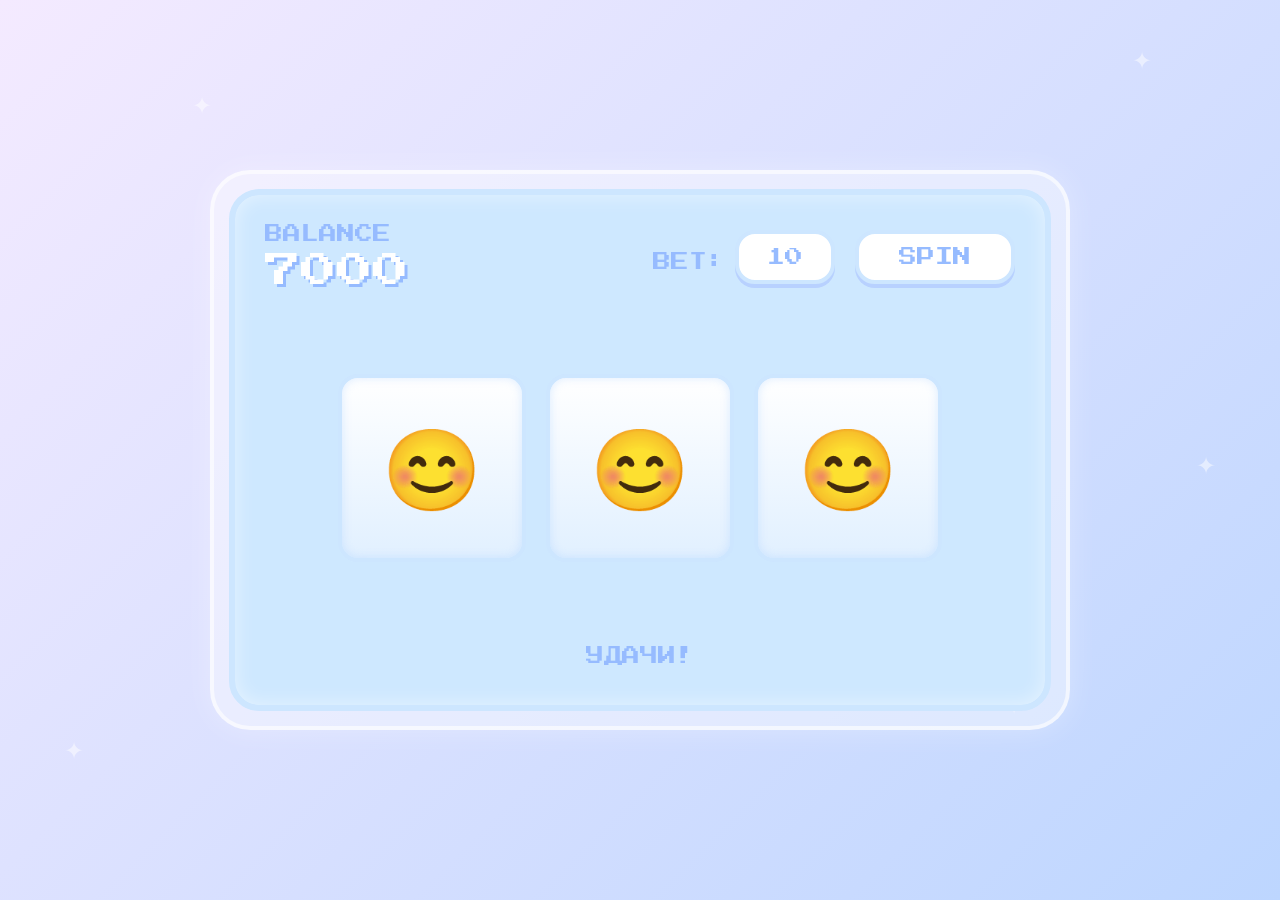
==== index.html @ 25468ea8 "Add files via upload" ====
<!DOCTYPE html>
<html lang="ru">
<head>
    <meta charset="UTF-8">
    <meta name="viewport" content="width=device-width, initial-scale=1.0">
    <title>казик</title>
    <link href="https://fonts.googleapis.com/css2?family=Press+Start+2P&display=swap" rel="stylesheet">
    <link rel="stylesheet" href="begin.css">
</head>
<body>
    <div class="sparkle sp-1">✦</div>
    <div class="sparkle sp-2">✦</div>
    <div class="sparkle sp-3">✦</div>
    <div class="sparkle sp-4">✦</div>
    <div class="sparkle sp-5">✦</div>

    <div class="game-wrapper">
        <div class="game-container">
            <div class="header">
    <div class="balance-info">
        <div class="label">BALANCE</div>
        <div class="balance-display">67</div>
    </div>

    <div class="controls-group">
        <div class="bet-section">
            <span id="bet" class="label">BET:</span>
            <input type="number" id="betInput" class="bet-input" value="10" min="1">
        </div>
        
        <button class="spin-button" onclick="playSpin()">
            SPIN <span class="refresh"></span>
        </button>
    </div>
</div>
 <div class="slots-area">
                <div id="slot1" class="slot-box"><div class="emoji">😊</div></div>
                <div id="slot2" class="slot-box"><div class="emoji">😊</div></div>
                <div id="slot3" class="slot-box"><div class="emoji">😊</div></div>
            </div>

            <div id="message" class="label">УДАЧИ!</div>
</div>

            
        </div>
    </div>

    <script>
        class VisualSlotMachine {
    #balance;
    #symbols = ['🍒', '🍋', '🔔', '💎', '7️⃣'];
    #bet = 10;

    constructor(initialDeposit) {
        this.#balance = initialDeposit;
        this.betInput = document.getElementById('betInput');
        this.balanceDisplay = document.querySelector('.balance-display');
        this.messageDisplay = document.getElementById('message');
        
        // Ссылка на контейнеры-боксы
        this.slotBoxes = [
            document.getElementById('slot1'),
            document.getElementById('slot2'),
            document.getElementById('slot3')
        ];

        this.updateUI();
    }

    updateUI(reels = null, message = "УДАЧИ!") {
        this.messageDisplay.textContent = message;
        this.balanceDisplay.textContent = this.#balance;

        if (reels) {
            reels.forEach((symbol, i) => {
                this.slotBoxes[i].innerHTML = `<div class="emoji">${symbol}</div>`;
            });
        }
    }

    async spin() {
        this.#bet = Number(this.betInput.value);

        if (this.#balance < this.#bet) {
            this.messageDisplay.textContent = "НЕДОСТАТОЧНО СРЕДСТВ!";
            return;
        }

        this.#balance -= this.#bet;
        this.balanceDisplay.textContent = this.#balance;
        this.messageDisplay.textContent = "КРУТИМ...";

        const results = [
            this.#symbols[Math.floor(Math.random() * 5)],
            this.#symbols[Math.floor(Math.random() * 5)],
            this.#symbols[Math.floor(Math.random() * 5)]
        ];

        // Запускаем анимацию для каждого барабана
        const promises = this.slotBoxes.map((box, i) => this.#animateReel(box, i, results[i]));
        
        // Ждем окончания всех анимаций
        await Promise.all(promises);
        
        // Проверяем результат
        this.#checkResult(results);
    }

    #animateReel(box, index, finalSymbol) {
        return new Promise(resolve => {
            const numSymbols = 30; // Длина ленты для крутки
            let stripHtml = '';
            
            // Генерируем "ленту" символов
            for (let i = 0; i < numSymbols; i++) {
                const sym = this.#symbols[Math.floor(Math.random() * 5)];
                stripHtml += `<div class="emoji">${sym}</div>`;
            }
            // Добавляем финальный символ в самый конец ленты
            stripHtml += `<div class="emoji">${finalSymbol}</div>`;
            
            // Создаем элемент ленты
            const reel = document.createElement('div');
            reel.className = 'symbol-reel blur';
            reel.innerHTML = stripHtml;
            
            box.innerHTML = '';
            box.appendChild(reel);

            // Устанавливаем начальную позицию
            reel.style.top = '0px';

            // Запускаем движение (через небольшую задержку для срабатывания transition)
            setTimeout(() => {
                const symbolHeight = 180; // Высота одного слота (из CSS)
                const travelDistance = numSymbols * symbolHeight;
                
                reel.style.transition = `top ${2 + index * 0.5}s cubic-bezier(0.45, 0.05, 0.55, 0.95)`;
                reel.style.top = `-${travelDistance}px`;
            }, 50);

            // Когда анимация закончилась
            setTimeout(() => {
                reel.classList.remove('blur');
                // Заменяем ленту на один статичный финальный символ
                box.innerHTML = `<div class="emoji" style="animation: slotBounce 0.4s ease;">${finalSymbol}</div>`;
                resolve();
            }, 2000 + index * 500);
        });
    }

    #checkResult(result) {
        let winAmount = 0;
        let msg = "ПОПРОБУЙ ЕЩЕ!";

        if (result[0] === result[1] && result[1] === result[2]) {
            winAmount = result[0] === '7️⃣' ? this.#bet * 5 : this.#bet * 3;
            msg = `ДЖЕКПОТ: +${winAmount}!`;
        } else if (result[0] === result[1] || result[1] === result[2] || result[0] === result[2]) {
            winAmount = this.#bet * 1.5;
            msg = `ВЫИГРЫШ: +${winAmount}!`;
        }

        this.#balance += winAmount;
        this.updateUI(null, msg);
    }
}

const game = new VisualSlotMachine(7000);
function playSpin() { game.spin(); }
        
    </script>
</body>
</html>
---- begin.css ----
:root {
    /* Градиент: фиолетовый -> синий */
    --bg-gradient: linear-gradient(135deg, #f4eaff 0%, #bdd6ff 100%);
    --panel-bg: #c5e2ff;
    --border-light: #ffffff;
    --border-blue: #cde6ff;
}

body {
    margin: 0;
    padding: 0;
    height: 100vh;
    display: flex;
    justify-content: center;
    align-items: center;
    background: var(--bg-gradient);
    font-family: 'Press Start 2P', cursive;
    overflow: hidden;
}

/* Стеклянная подложка вокруг игры */
.game-wrapper {
    background: rgba(255, 255, 255, 0.4);
    padding: 15px;
    border-radius: 40px;
    border: 4px solid rgba(255, 255, 255, 0.6);
    box-shadow: 0 0 30px rgba(255, 255, 255, 0.3);
}

.game-container {
    width: 750px;
    height: 450px;
    background: #cee8ff;
    border: 6px solid var(--border-blue);
    border-radius: 30px;
    padding: 30px;
    display: flex;
    flex-direction: column;
    justify-content: space-between;
    position: relative;
    box-shadow: inset 0 0 20px rgba(255,255,255,0.5);
}

/* Шапка */
.header {
    display: flex;
    justify-content: space-between;
    align-items: center;
}

.label {
    color: #96bbff;
    font-size: 18px;
    margin-bottom: 10px;
}

#bet{
    margin-top: +20px;
}

#message{
    margin-left: auto;
    margin-right: auto;
}

.balance-display {
    color: white;
    font-size: 36px;
    text-shadow: 3px 3px 0px #96bbff;
}

/* Кнопка */
.spin-button {
    background: #eef7ff;
    border: 4px solid var(--border-blue);
    border-radius: 15px;
    padding: 15px 25px;
    color: #96bbff;
    font-family: 'Press Start 2P', cursive;
    font-size: 20px;
    cursor: pointer;
    box-shadow: 0 4px 0 #b8d1ff;
    transition: 0.1s;
}

.spin-button:active {
    transform: translateY(4px);
    box-shadow: 0 0px 0 #96bbff;
}

/* Слоты */
.slots-area {
    display: flex;
    justify-content: center;
    gap: 20px;
}

.slot-box {
    width: 180px;
    height: 180px;
    background: linear-gradient(180deg, #ffffff 0%, #e1f0ff 100%);
    border: 4px solid var(--border-blue);
    border-radius: 20px;
    display: flex;
    justify-content: center;
    align-items: center;
    box-shadow: inset 0 0 10px rgba(142, 191, 255, 0.3);

}

.emoji {
    font-size: 80px;
    /* Эффект пикселизации для эмодзи (не во всех браузерах) */
    image-rendering: pixelated; 
}

/* Белые искорки (менее заметные) */
.sparkle {
    position: absolute;
    color: white;
    font-size: 24px;
    opacity: 0.5;
    animation: blink 3s infinite ease-in-out;
    pointer-events: none;
}

.sp-1 { top: 10%; left: 15%; animation-delay: 0s; }
.sp-2 { top: 5%; right: 10%; animation-delay: 1s; }
.sp-3 { bottom: 15%; left: 5%; animation-delay: 2s; }
.sp-4 { bottom: 20%; right: 20%; animation-delay: 0.5s; }
.sp-5 { top: 50%; right: 5%; animation-delay: 1.5s; }

@keyframes blink {
    0%, 100% { opacity: 0.1; transform: scale(0.8); }
    50% { opacity: 0.6; transform: scale(1.2); }
}

@keyframes slotBounce {
    0%, 100% { transform: scale(1); }
    50% { transform: scale(1.05); }
}
/* Контейнер для выравнивания в ряд */
/* Группировка ставки и кнопки в один ряд */
.controls-group {
    display: flex;
    align-items: center;
    gap: 20px;
}

/* Секция ставки с надписью */
.bet-section {
    display: flex;
    align-items: center;
    gap: 10px;
    
}

/* Общие параметры размера для кнопки и инпута */
.spin-button, .bet-input {
    height: 54px; /* Высота как у оригинальной кнопки */
    border: 4px solid var(--border-blue);
    border-radius: 20px;
    font-family: 'Press Start 2P', cursive;
    font-size: 18px;
    box-sizing: border-box;
}

/* Настройка поля ввода */
.bet-input {
    width: 100px;
    background: #ffffff;
    color: #96bbff;
    text-align: center;
    outline: none;
    box-shadow: 0 4px 0 #b8d1ff;
    padding: 0;
}

/* Оригинальный стиль кнопки SPIN */
.spin-button {
    width: 160px;
    background: #ffffff;
    color: #96bbff;
    cursor: pointer;
    box-shadow: 0 4px 0 #b8d1ff;
    transition: 0.1s;
    display: flex;
    align-items: center;
    justify-content: center;
}

.spin-button:active {
    transform: translateY(4px);
    box-shadow: 0 0px 0 #96bbff;
}

/* Убираем лишние стрелочки в поле числа */
.bet-input::-webkit-outer-spin-button,
.bet-input::-webkit-inner-spin-button {
    -webkit-appearance: none;
    margin: 0;
}
/* Анимация вращения барабана */
@keyframes slotSpin {
    0% { transform: translateY(-20px); filter: blur(2px); }
    50% { transform: translateY(20px); filter: blur(5px); }
    100% { transform: translateY(-20px); filter: blur(2px); }
}

.spinning {
    animation: slotSpin 0.1s infinite linear;
}

/* Плавное появление финального символа */
@keyframes popIn {
    0% { transform: scale(0.5); opacity: 0; }
    100% { transform: scale(1); opacity: 1; }
}

.win-flash {
    animation: slotBounce 0.5s ease;
}
/* Обновляем контейнер слота для маскировки */

/* Лента с эмодзи внутри слота */
.symbol-reel {
    display: flex;
    flex-direction: column;
    align-items: center;
    position: absolute; /* Важно! */
    width: 100%;
    top: 0;
}

.slot-box {
    overflow: hidden; /* Чтобы не видеть ленту за пределами квадрата */
    position: relative; /* Для позиционирования ленты внутри */
    display: flex;
    justify-content: center;
    align-items: center;
}
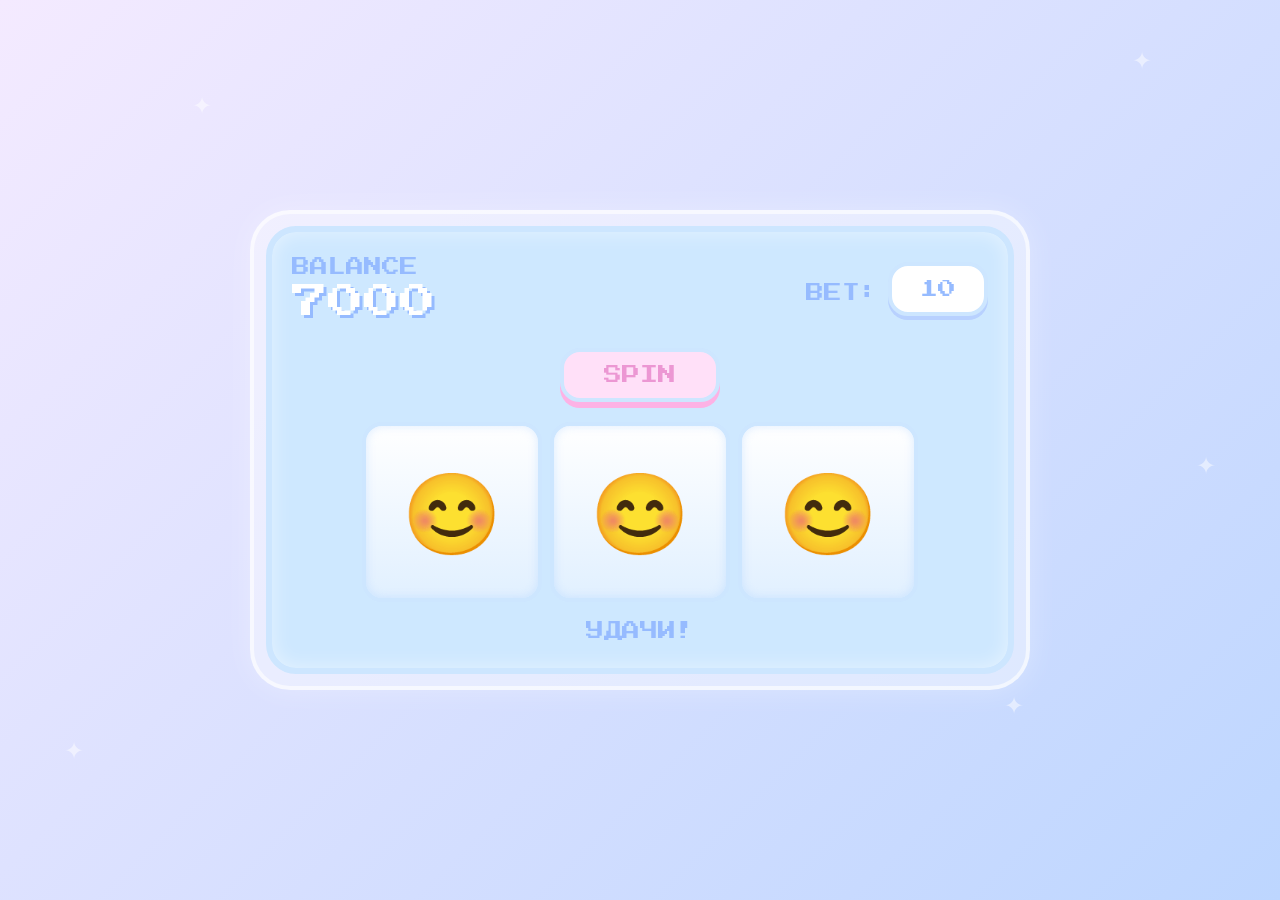
==== commit 1614230a: "Add files via upload" ====
--- a/index.html
+++ b/index.html
@@ -17,6 +17,8 @@
     <div class="game-wrapper">
         <div class="game-container">
             <div class="header">
+
+                
     <div class="balance-info">
         <div class="label">BALANCE</div>
         <div class="balance-display">67</div>
@@ -28,11 +30,11 @@
             <input type="number" id="betInput" class="bet-input" value="10" min="1">
         </div>
         
-        <button class="spin-button" onclick="playSpin()">
+    </div>
+</div>
+<button class="spin-button" onclick="playSpin()">
             SPIN <span class="refresh"></span>
         </button>
-    </div>
-</div>
  <div class="slots-area">
                 <div id="slot1" class="slot-box"><div class="emoji">😊</div></div>
                 <div id="slot2" class="slot-box"><div class="emoji">😊</div></div>
--- a/begin.css
+++ b/begin.css
@@ -6,34 +6,46 @@
     --border-blue: #cde6ff;
 }
 
+* {
+    box-sizing: border-box;
+}
+
 body {
+
+
+   
+
+
     margin: 0;
     padding: 0;
-    height: 100vh;
+    min-height: 100dvh;
     display: flex;
     justify-content: center;
     align-items: center;
     background: var(--bg-gradient);
     font-family: 'Press Start 2P', cursive;
-    overflow: hidden;
-}
-
-/* Стеклянная подложка вокруг игры */
+    overflow-x: hidden;
+}
+
 .game-wrapper {
+    width: min(96vw, 780px);          /* ← было фиксировано → теперь адаптивно */
+    padding: min(12px, 3vw);
     background: rgba(255, 255, 255, 0.4);
-    padding: 15px;
     border-radius: 40px;
     border: 4px solid rgba(255, 255, 255, 0.6);
     box-shadow: 0 0 30px rgba(255, 255, 255, 0.3);
 }
 
 .game-container {
-    width: 750px;
-    height: 450px;
+    width: 100%;                      /* ← вместо 750px */
+    height: auto;                     /* ← вместо 450px */
+    min-height: 380px;
+    max-height: 82dvh;
+    aspect-ratio: 5 / 3;              /* сохраняем пропорции ~750:450 */
     background: #cee8ff;
     border: 6px solid var(--border-blue);
     border-radius: 30px;
-    padding: 30px;
+    padding: min(20px, 5vw);          /* ← вместо 30px */
     display: flex;
     flex-direction: column;
     justify-content: space-between;
@@ -41,63 +53,51 @@
     box-shadow: inset 0 0 20px rgba(255,255,255,0.5);
 }
 
-/* Шапка */
 .header {
     display: flex;
     justify-content: space-between;
     align-items: center;
+    
+    gap: 10px;
 }
 
 .label {
     color: #96bbff;
-    font-size: 18px;
-    margin-bottom: 10px;
-}
-
-#bet{
-    margin-top: +20px;
-}
-
-#message{
+    font-size: clamp(14px, 3.5vw, 18px);  /* ← вместо 18px */
+    margin-bottom: 8px;
+}
+
+#bet {
+    margin-top: 16px;
+}
+
+#message {
     margin-left: auto;
     margin-right: auto;
-}
+    margin-top: 20px;
+}
+
+
+
 
 .balance-display {
     color: white;
-    font-size: 36px;
+    font-size: clamp(28px, 8vw, 36px);    /* ← вместо 36px */
     text-shadow: 3px 3px 0px #96bbff;
 }
 
-/* Кнопка */
-.spin-button {
-    background: #eef7ff;
-    border: 4px solid var(--border-blue);
-    border-radius: 15px;
-    padding: 15px 25px;
-    color: #96bbff;
-    font-family: 'Press Start 2P', cursive;
-    font-size: 20px;
-    cursor: pointer;
-    box-shadow: 0 4px 0 #b8d1ff;
-    transition: 0.1s;
-}
-
-.spin-button:active {
-    transform: translateY(4px);
-    box-shadow: 0 0px 0 #96bbff;
-}
-
-/* Слоты */
+
+
 .slots-area {
     display: flex;
     justify-content: center;
-    gap: 20px;
+    gap: min(12px, 4vw);              /* ← вместо 20px */
+    flex-wrap: wrap;                  /* ← на узких экранах переносит */
 }
 
 .slot-box {
-    width: 180px;
-    height: 180px;
+    width: min(28vw, 180px);          /* ← вместо 180px */
+    height: min(28vw, 180px);         /* ← вместо 180px */
     background: linear-gradient(180deg, #ffffff 0%, #e1f0ff 100%);
     border: 4px solid var(--border-blue);
     border-radius: 20px;
@@ -105,13 +105,77 @@
     justify-content: center;
     align-items: center;
     box-shadow: inset 0 0 10px rgba(142, 191, 255, 0.3);
-
 }
 
 .emoji {
-    font-size: 80px;
-    /* Эффект пикселизации для эмодзи (не во всех браузерах) */
-    image-rendering: pixelated; 
+    font-size: min(18vw, 80px);       /* ← вместо 80px */
+    image-rendering: pixelated;
+}
+
+/* controls-group и bet-section — делаем гибкими */
+.controls-group {
+    display: flex;
+    flex-direction: row;           /* явно горизонтально */
+    flex-wrap: nowrap;             /* НЕ переносить на новую строку */
+    justify-content: right;       /* центрируем */
+    align-items: center;           /* выравниваем по вертикали */
+    gap: 12px;                     /* расстояние между элементами */
+    width: 100%;
+    padding: 10px 0;
+}
+
+.bet-section {
+    display: flex;
+    flex-direction: row;
+    flex-wrap: nowrap;
+    align-items: center;
+    gap: 8px;
+    justify-content: center;
+}
+
+
+.bet-input {
+    width: 80px;                   /* было 100px — уменьшаем */
+    min-width: 70px;
+    font-size: 16px;
+    background: #ffffff;
+    color: #96bbff;
+    text-align: center;
+    outline: none;
+    box-shadow: 0 4px 0 #b8d1ff;
+    padding: 0;
+}
+
+
+/* Слоты */
+.slots-area {
+    display: flex;
+    justify-content: center;
+    gap: min(8px, 2vw);           /* Уменьшили зазор для узких экранов */
+    flex-wrap: nowrap;            /* СТРОГО запрещаем перенос на новую строку */
+    width: 100%;
+}
+
+.slot-box {
+    /* Используем flex-1 и макс. ширину, чтобы они сжимались равномерно */
+    flex: 0 1 min(28vw, 180px); 
+    aspect-ratio: 1 / 1;          /* Делает блок квадратным автоматически */
+    height: auto;                 /* Убираем фиксированную высоту */
+    
+    background: linear-gradient(180deg, #ffffff 0%, #e1f0ff 100%);
+    border: 4px solid var(--border-blue);
+    border-radius: 20px;
+    display: flex;
+    justify-content: center;
+    align-items: center;
+    box-shadow: inset 0 0 10px rgba(142, 191, 255, 0.3);
+    position: relative;
+    overflow: hidden;
+}
+
+.emoji {
+    font-size: min(12vw, 80px);   /* Эмодзи тоже должен уменьшаться */
+    image-rendering: pixelated;
 }
 
 /* Белые искорки (менее заметные) */
@@ -178,15 +242,17 @@
 
 /* Оригинальный стиль кнопки SPIN */
 .spin-button {
+    margin: auto;
     width: 160px;
-    background: #ffffff;
-    color: #96bbff;
+    background: #ffe0f8;
+    color: #ec97d3;
     cursor: pointer;
-    box-shadow: 0 4px 0 #b8d1ff;
+    box-shadow: 0 6px 0 #fdb2e5;
     transition: 0.1s;
     display: flex;
     align-items: center;
     justify-content: center;
+    margin-bottom: 20px;
 }
 
 .spin-button:active {
@@ -232,10 +298,3 @@
     top: 0;
 }
 
-.slot-box {
-    overflow: hidden; /* Чтобы не видеть ленту за пределами квадрата */
-    position: relative; /* Для позиционирования ленты внутри */
-    display: flex;
-    justify-content: center;
-    align-items: center;
-}
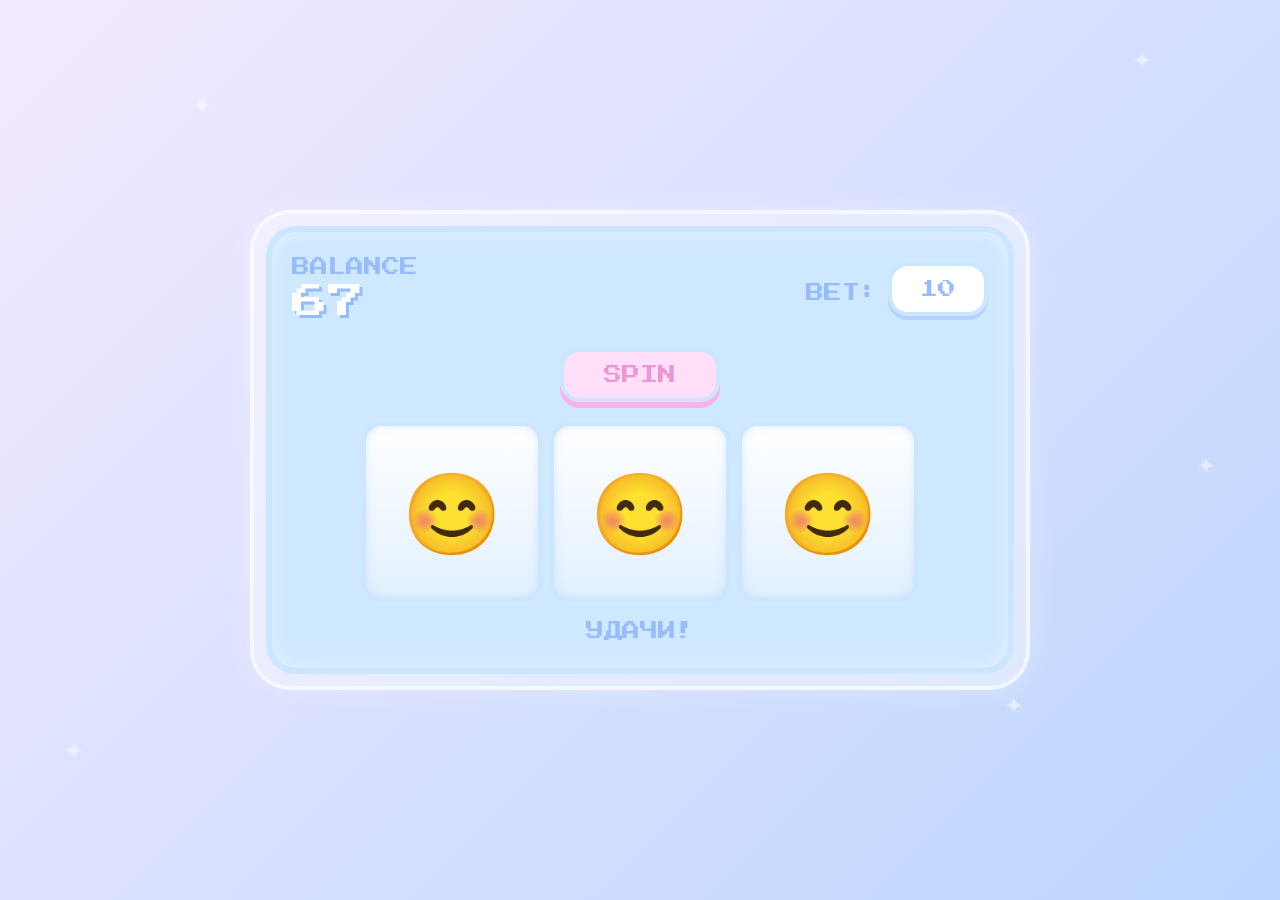
==== commit 202b39e0: "Add files via upload" ====
--- a/index.html
+++ b/index.html
@@ -47,11 +47,13 @@
             
         </div>
     </div>
+    <script src="https://telegram.org/js/telegram-web-app.js"></script>
+    <script>
+    const tg = window.Telegram.WebApp;
 
-    <script>
         class VisualSlotMachine {
     #balance;
-    #symbols = ['🍒', '🍋', '🔔', '💎', '7️⃣'];
+    #symbols = ['🍒','🍒','🍒','🍒','🍒', '🍋','🍋','🍋','🍋','🍋', '🔔','🔔','🔔', '💎','💎','💎', '7️⃣', '🍎', '🍎', '🍎', '🍎', '🍎', '🍀','🍀','🍀', '👑','👑', '🍇','🍇','🍇','🍇','🍇', '🎯'];
     #bet = 10;
 
     constructor(initialDeposit) {
@@ -94,9 +96,9 @@
         this.messageDisplay.textContent = "КРУТИМ...";
 
         const results = [
-            this.#symbols[Math.floor(Math.random() * 5)],
-            this.#symbols[Math.floor(Math.random() * 5)],
-            this.#symbols[Math.floor(Math.random() * 5)]
+            this.#symbols[Math.floor(Math.random() * 33)],
+            this.#symbols[Math.floor(Math.random() * 33)],
+            this.#symbols[Math.floor(Math.random() * 33)]
         ];
 
         // Запускаем анимацию для каждого барабана
@@ -109,6 +111,18 @@
         this.#checkResult(results);
     }
 
+    async pay() {
+        const res = await fetch('https://inxrt.pythonanywhere.com/get_invoice', {
+            method: 'POST',
+            headers: {'Content-Type': 'application/json'},
+            body: JSON.stringify({ user_id: tg.initDataUnsafe.user?.id })
+        });
+        const { link } = await res.json();
+        tg.openInvoice(link, (status) => {
+            if (status === 'paid') this.spin();
+        });
+    }
+
     #animateReel(box, index, finalSymbol) {
         return new Promise(resolve => {
             const numSymbols = 30; // Длина ленты для крутки
@@ -116,7 +130,7 @@
             
             // Генерируем "ленту" символов
             for (let i = 0; i < numSymbols; i++) {
-                const sym = this.#symbols[Math.floor(Math.random() * 5)];
+                const sym = this.#symbols[Math.floor(Math.random() * 33)];
                 stripHtml += `<div class="emoji">${sym}</div>`;
             }
             // Добавляем финальный символ в самый конец ленты
@@ -157,11 +171,18 @@
         let msg = "ПОПРОБУЙ ЕЩЕ!";
 
         if (result[0] === result[1] && result[1] === result[2]) {
-            winAmount = result[0] === '7️⃣' ? this.#bet * 5 : this.#bet * 3;
+            winAmount = result[0] === '7️⃣' ? this.#bet * 100 : result[0] === '👑' ? this.#bet * 50 : result[0] === '💎' || result[0] === '🔔' || result[0] === '🍀' ? this.#bet * 10 : this.#bet * 3;
             msg = `ДЖЕКПОТ: +${winAmount}!`;
+
+        //два совпало 
         } else if (result[0] === result[1] || result[1] === result[2] || result[0] === result[2]) {
-            winAmount = this.#bet * 1.5;
+            winAmount = this.#bet;
             msg = `ВЫИГРЫШ: +${winAmount}!`;
+        }
+
+        else if (result[0] === result[1] && result[2] === '🎯' || result[1] === result[2] && result [0] === '🎯' || result[0] === result[2] && result[1] === '🎯') {
+            winAmount = result[0] === '7️⃣' || result[1] === '7️⃣' || result[2] === '7️⃣' ? this.#bet * 100 : result[0] === '👑' || result[1] === '👑' || result[2] === '👑' ? this.#bet * 50 : (result[0] === '💎' || result[1] === '💎' || result[2] === '💎') || (result[0] === '🔔' || result[1] === '🔔' || result[2] === '🔔') || (result[0] === '🍀' || result[1] === '🍀' || result[2] === '🍀') ? this.#bet * 10 : this.#bet * 3;
+            msg = `ДЖЕКПОТ: +${winAmount}!`;
         }
 
         this.#balance += winAmount;
@@ -170,7 +191,7 @@
 }
 
 const game = new VisualSlotMachine(7000);
-function playSpin() { game.spin(); }
+function playSpin() { game.pay(); }
         
     </script>
 </body>
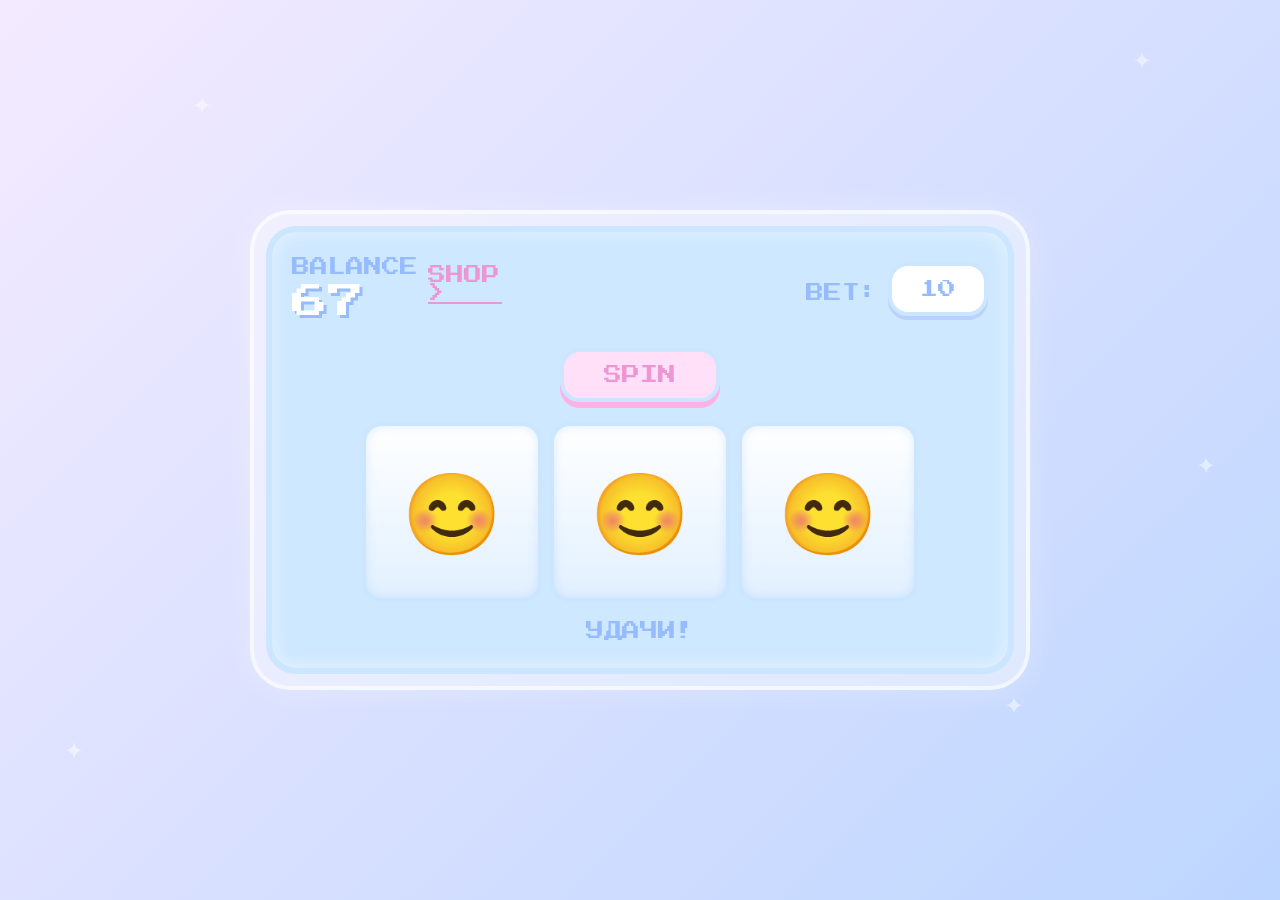
==== commit fb8d5f55: "Add files via upload" ====
--- a/index.html
+++ b/index.html
@@ -6,6 +6,7 @@
     <title>казик</title>
     <link href="https://fonts.googleapis.com/css2?family=Press+Start+2P&display=swap" rel="stylesheet">
     <link rel="stylesheet" href="begin.css">
+    
 </head>
 <body>
     <div class="sparkle sp-1">✦</div>
@@ -17,19 +18,20 @@
     <div class="game-wrapper">
         <div class="game-container">
             <div class="header">
-
-                
     <div class="balance-info">
         <div class="label">BALANCE</div>
         <div class="balance-display">67</div>
     </div>
+
+    <a href="shop.html" style="text-decoration: none;">
+        <div class="label" style="color: #ec97d3; cursor: pointer; border-bottom: 2px solid #ec97d3;">SHOP ></div>
+    </a>
 
     <div class="controls-group">
         <div class="bet-section">
             <span id="bet" class="label">BET:</span>
             <input type="number" id="betInput" class="bet-input" value="10" min="1">
         </div>
-        
     </div>
 </div>
 <button class="spin-button" onclick="playSpin()">
--- a/begin.css
+++ b/begin.css
@@ -298,3 +298,12 @@
     top: 0;
 }
 
+/* Стиль для ссылки на магазин */
+.header a {
+    transition: transform 0.2s;
+    display: inline-block;
+}
+
+.header a:hover {
+    transform: scale(1.1);
+}
